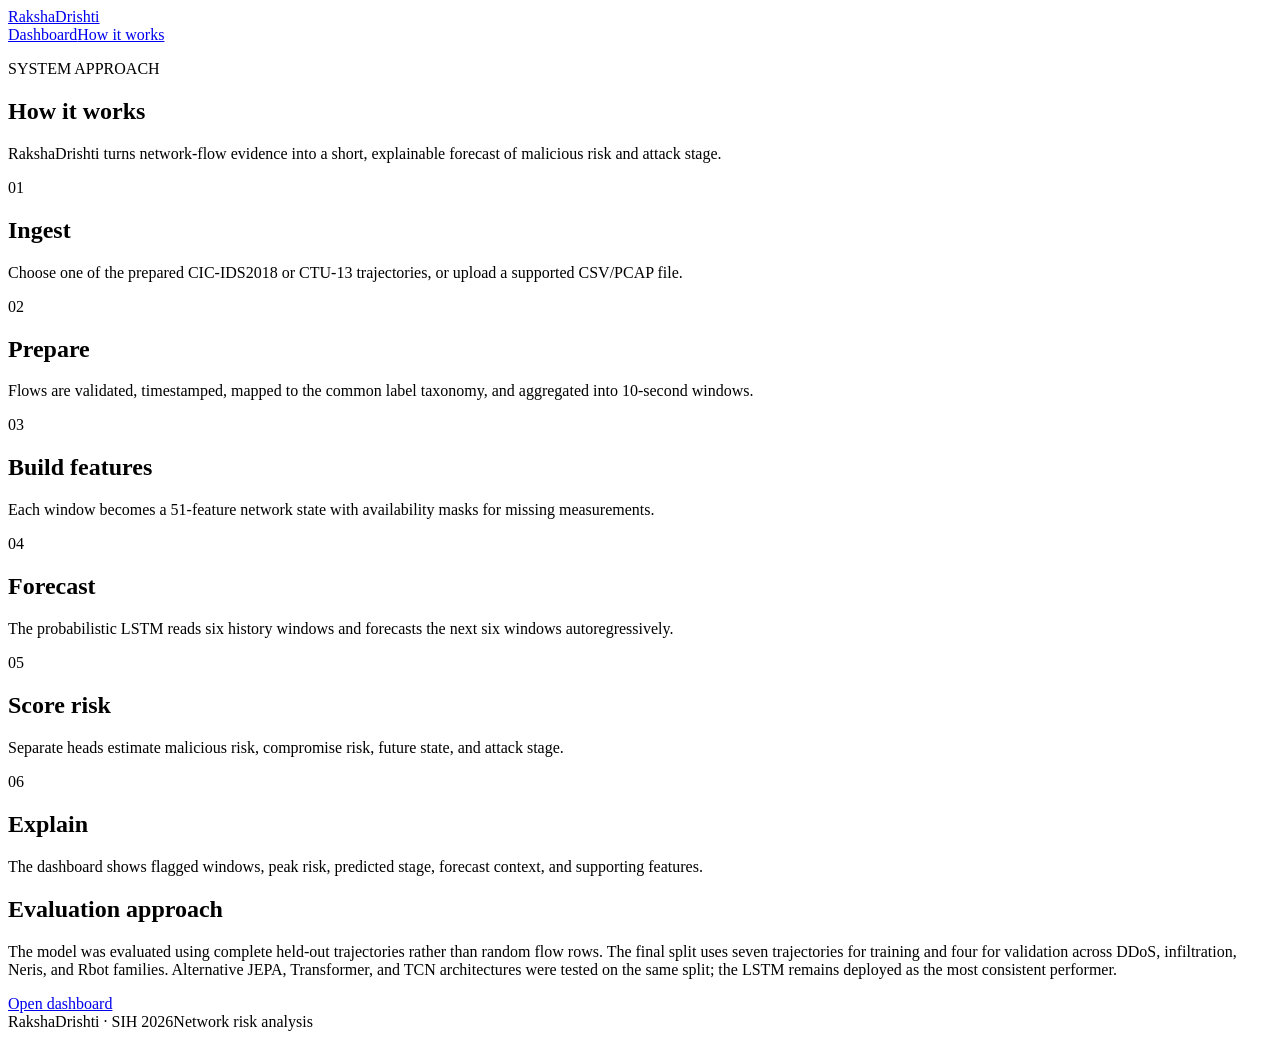
==== templates/how_it_works.html @ 028a50dd "Add simplified How It Works page" ====
<!doctype html>
<html lang="en">
<head><meta charset="utf-8"><meta name="viewport" content="width=device-width,initial-scale=1"><title>How it works · RakshaDrishti</title><link rel="stylesheet" href="{{ url_for('static', filename='styles.css') }}"></head>
<body>
  <header class="topbar"><a class="brand" href="/">RakshaDrishti</a><nav><a href="/">Dashboard</a><a href="/how-it-works">How it works</a></nav></header>
  <main class="how-page">
    <section class="hero how-hero"><div><p class="eyebrow">SYSTEM APPROACH</p><h1>How it works</h1><p class="lede">RakshaDrishti turns network-flow evidence into a short, explainable forecast of malicious risk and attack stage.</p></div></section>
    <section class="panel how-grid">
      <article><span class="step">01</span><h2>Ingest</h2><p>Choose one of the prepared CIC-IDS2018 or CTU-13 trajectories, or upload a supported CSV/PCAP file.</p></article>
      <article><span class="step">02</span><h2>Prepare</h2><p>Flows are validated, timestamped, mapped to the common label taxonomy, and aggregated into 10-second windows.</p></article>
      <article><span class="step">03</span><h2>Build features</h2><p>Each window becomes a 51-feature network state with availability masks for missing measurements.</p></article>
      <article><span class="step">04</span><h2>Forecast</h2><p>The probabilistic LSTM reads six history windows and forecasts the next six windows autoregressively.</p></article>
      <article><span class="step">05</span><h2>Score risk</h2><p>Separate heads estimate malicious risk, compromise risk, future state, and attack stage.</p></article>
      <article><span class="step">06</span><h2>Explain</h2><p>The dashboard shows flagged windows, peak risk, predicted stage, forecast context, and supporting features.</p></article>
    </section>
    <section class="panel how-notes"><h2>Evaluation approach</h2><p>The model was evaluated using complete held-out trajectories rather than random flow rows. The final split uses seven trajectories for training and four for validation across DDoS, infiltration, Neris, and Rbot families. Alternative JEPA, Transformer, and TCN architectures were tested on the same split; the LSTM remains deployed as the most consistent performer.</p><a class="button primary" href="/">Open dashboard</a></section>
  </main>
  <footer><span>RakshaDrishti · SIH 2026</span><span>Network risk analysis</span></footer>
</body>
</html>
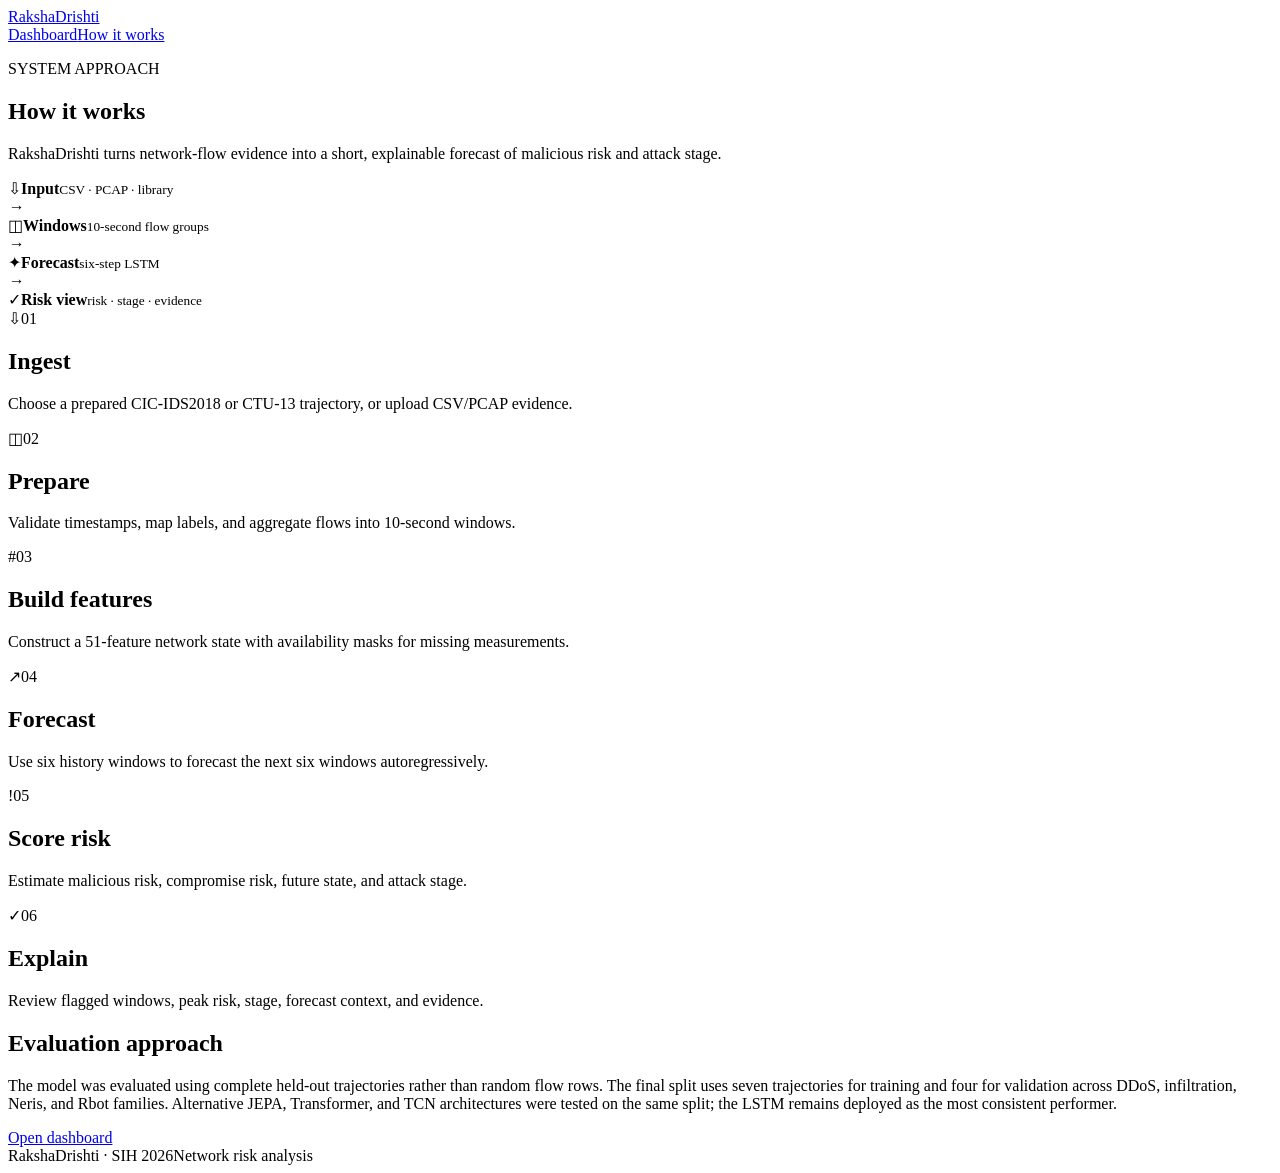
==== commit d588728d: "Improve How It Works visual design" ====
--- a/templates/how_it_works.html
+++ b/templates/how_it_works.html
@@ -5,13 +5,14 @@
   <header class="topbar"><a class="brand" href="/">RakshaDrishti</a><nav><a href="/">Dashboard</a><a href="/how-it-works">How it works</a></nav></header>
   <main class="how-page">
     <section class="hero how-hero"><div><p class="eyebrow">SYSTEM APPROACH</p><h1>How it works</h1><p class="lede">RakshaDrishti turns network-flow evidence into a short, explainable forecast of malicious risk and attack stage.</p></div></section>
+    <section class="process-figure"><div class="process-node"><span class="process-icon">⇩</span><b>Input</b><small>CSV · PCAP · library</small></div><i>→</i><div class="process-node"><span class="process-icon">◫</span><b>Windows</b><small>10-second flow groups</small></div><i>→</i><div class="process-node"><span class="process-icon">✦</span><b>Forecast</b><small>six-step LSTM</small></div><i>→</i><div class="process-node highlight"><span class="process-icon">✓</span><b>Risk view</b><small>risk · stage · evidence</small></div></section>
     <section class="panel how-grid">
-      <article><span class="step">01</span><h2>Ingest</h2><p>Choose one of the prepared CIC-IDS2018 or CTU-13 trajectories, or upload a supported CSV/PCAP file.</p></article>
-      <article><span class="step">02</span><h2>Prepare</h2><p>Flows are validated, timestamped, mapped to the common label taxonomy, and aggregated into 10-second windows.</p></article>
-      <article><span class="step">03</span><h2>Build features</h2><p>Each window becomes a 51-feature network state with availability masks for missing measurements.</p></article>
-      <article><span class="step">04</span><h2>Forecast</h2><p>The probabilistic LSTM reads six history windows and forecasts the next six windows autoregressively.</p></article>
-      <article><span class="step">05</span><h2>Score risk</h2><p>Separate heads estimate malicious risk, compromise risk, future state, and attack stage.</p></article>
-      <article><span class="step">06</span><h2>Explain</h2><p>The dashboard shows flagged windows, peak risk, predicted stage, forecast context, and supporting features.</p></article>
+      <article><span class="step-icon">⇩</span><span class="step">01</span><h2>Ingest</h2><p>Choose a prepared CIC-IDS2018 or CTU-13 trajectory, or upload CSV/PCAP evidence.</p></article>
+      <article><span class="step-icon">◫</span><span class="step">02</span><h2>Prepare</h2><p>Validate timestamps, map labels, and aggregate flows into 10-second windows.</p></article>
+      <article><span class="step-icon">#</span><span class="step">03</span><h2>Build features</h2><p>Construct a 51-feature network state with availability masks for missing measurements.</p></article>
+      <article><span class="step-icon">↗</span><span class="step">04</span><h2>Forecast</h2><p>Use six history windows to forecast the next six windows autoregressively.</p></article>
+      <article><span class="step-icon">!</span><span class="step">05</span><h2>Score risk</h2><p>Estimate malicious risk, compromise risk, future state, and attack stage.</p></article>
+      <article><span class="step-icon">✓</span><span class="step">06</span><h2>Explain</h2><p>Review flagged windows, peak risk, stage, forecast context, and evidence.</p></article>
     </section>
     <section class="panel how-notes"><h2>Evaluation approach</h2><p>The model was evaluated using complete held-out trajectories rather than random flow rows. The final split uses seven trajectories for training and four for validation across DDoS, infiltration, Neris, and Rbot families. Alternative JEPA, Transformer, and TCN architectures were tested on the same split; the LSTM remains deployed as the most consistent performer.</p><a class="button primary" href="/">Open dashboard</a></section>
   </main>
